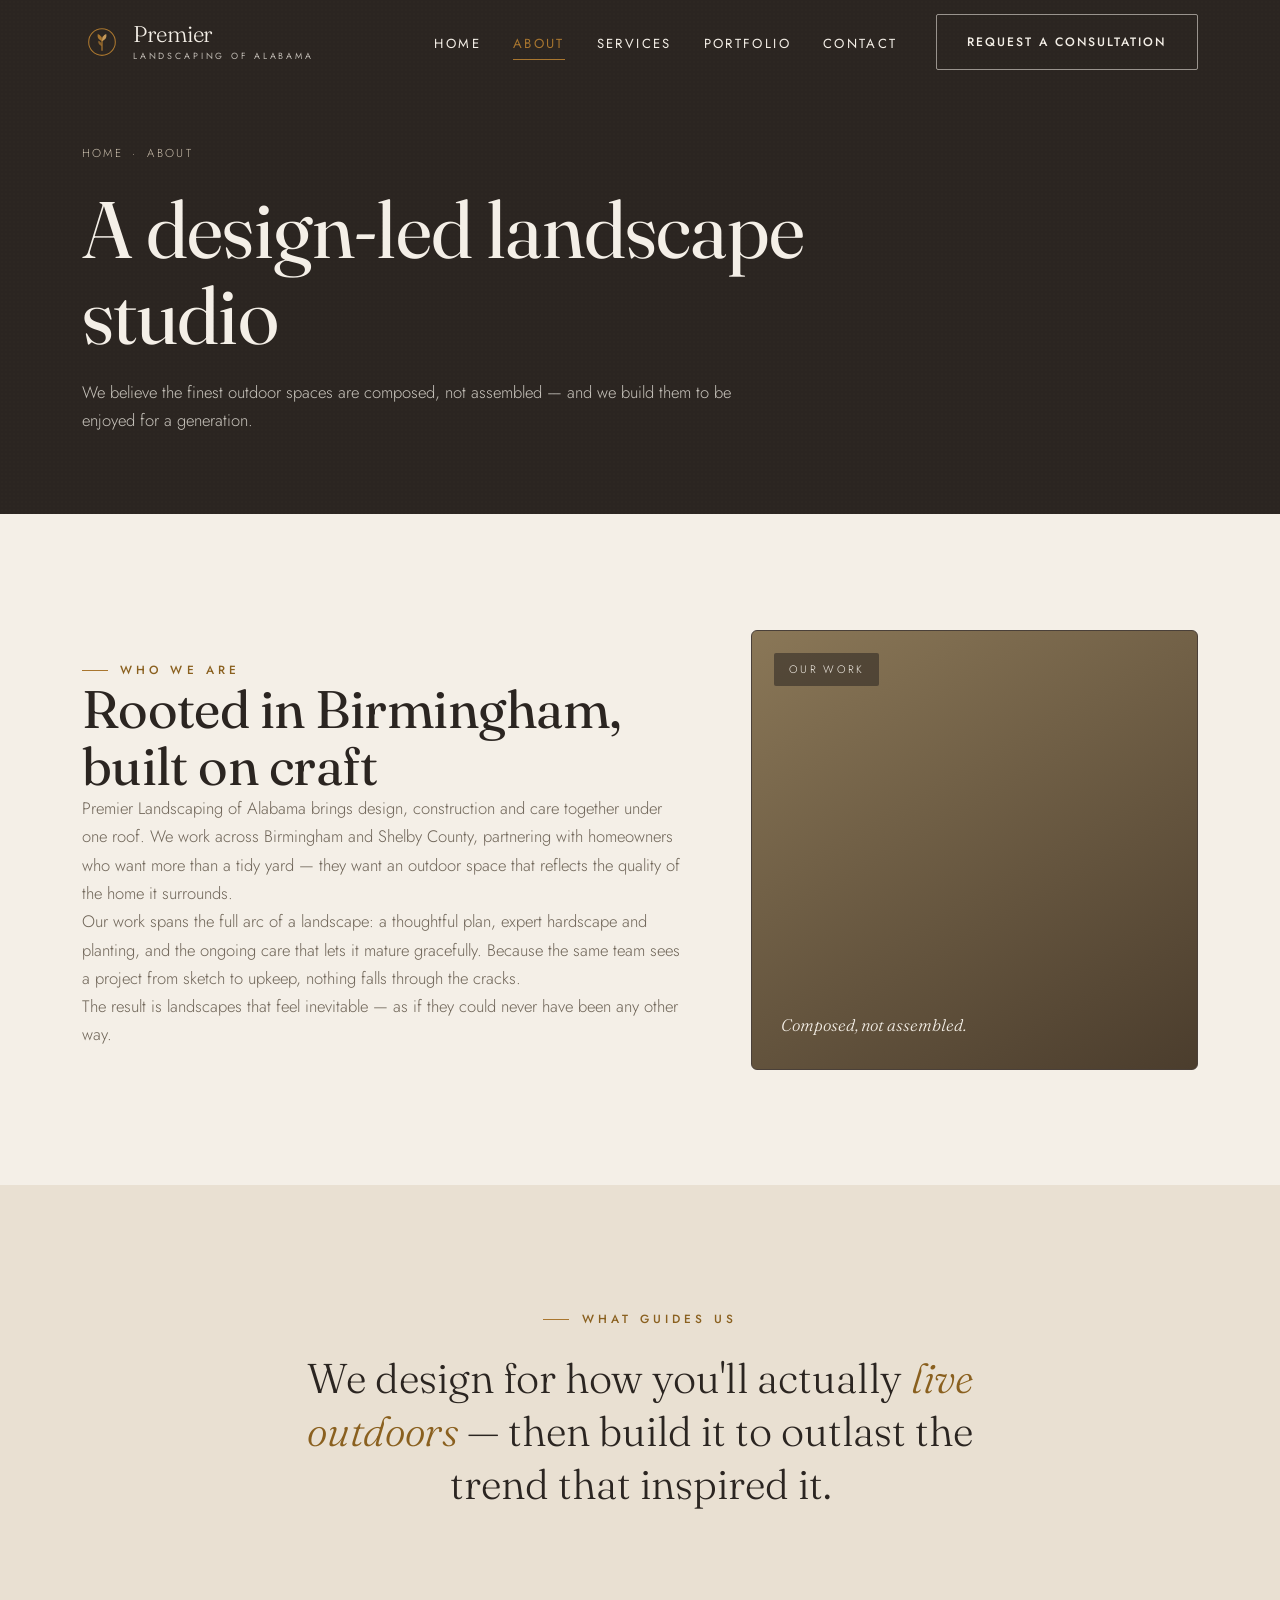
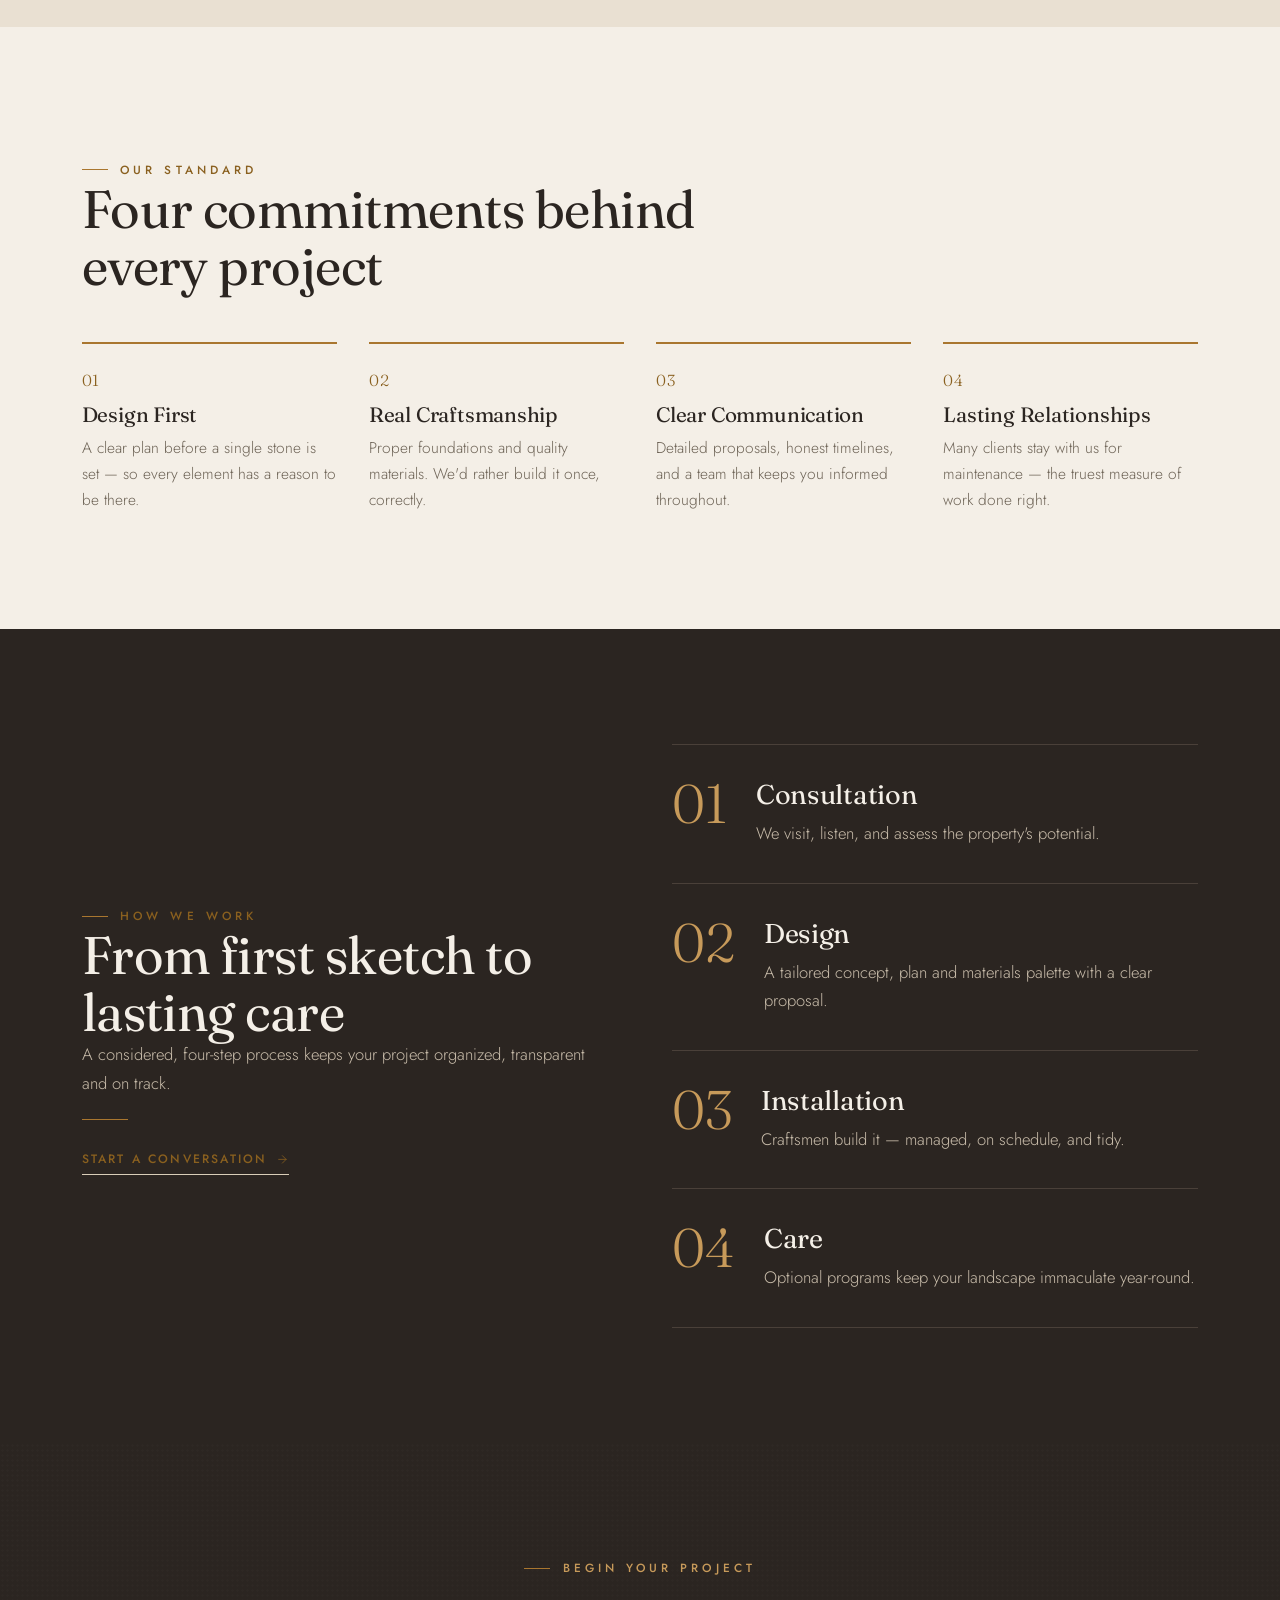
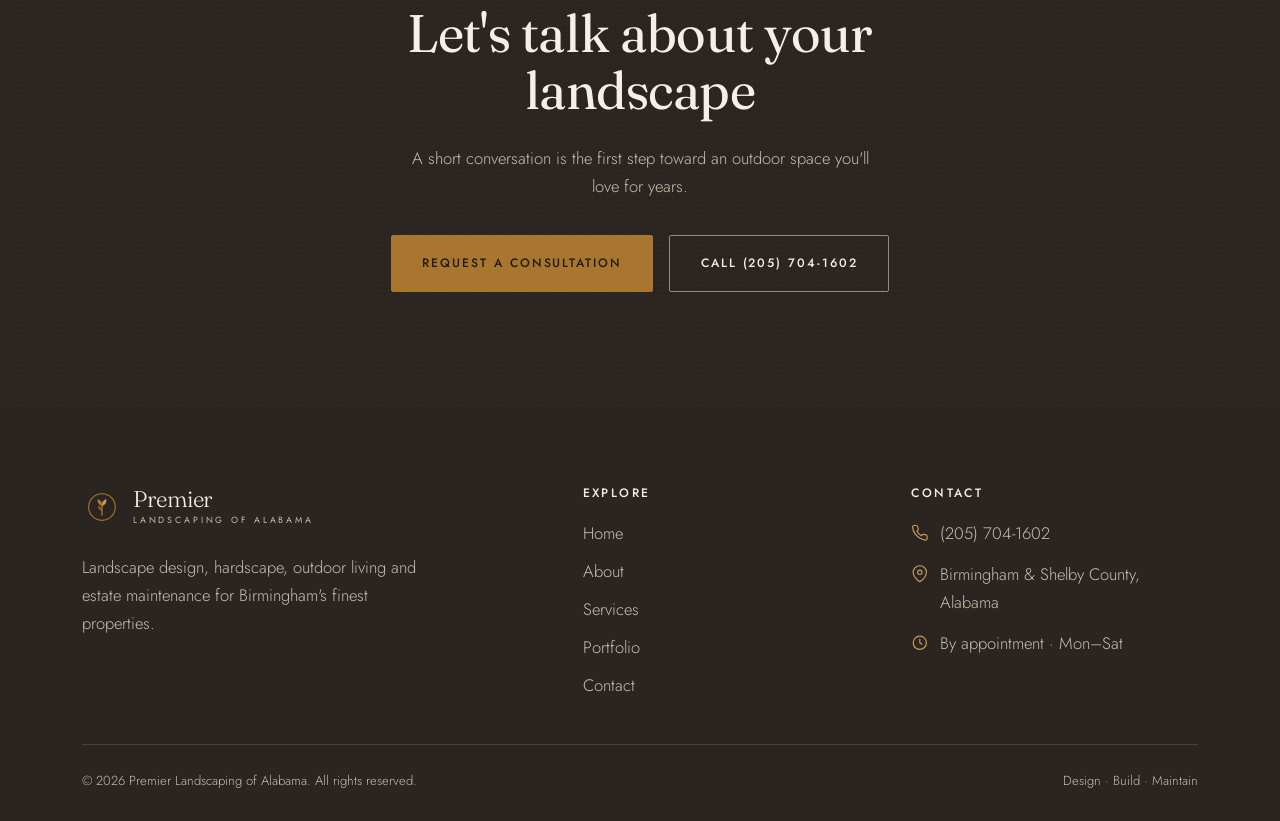
==== about.html @ 5729b9bc "Initial commit: Premier Landscaping of Alabama website Co-Authored-By: Claude Opus 4.8 <noreply@anth" ====
<!DOCTYPE html>
<html lang="en" class="no-js">
<head>
  <meta charset="UTF-8" />
  <meta name="viewport" content="width=device-width, initial-scale=1.0" />
  <title>About | Premier Landscaping of Alabama — Birmingham Landscape Studio</title>
  <meta name="description" content="Premier Landscaping of Alabama is a design-led landscape studio serving Birmingham and Shelby County. Learn our philosophy, standard and process." />
  <meta name="theme-color" content="#2b2521" />
  <link rel="icon" href="assets/icons/favicon.svg" type="image/svg+xml" />
  <link rel="preconnect" href="https://fonts.googleapis.com" />
  <link rel="preconnect" href="https://fonts.gstatic.com" crossorigin />
  <link href="https://fonts.googleapis.com/css2?family=Fraunces:opsz,wght@9..144,400..600&family=Jost:wght@300;400;500&display=swap" rel="stylesheet" />
  <link rel="stylesheet" href="css/style.css" />
</head>
<body>
  <a class="skip-link" href="#main">Skip to content</a>

  <header class="site-head">
    <div class="container head-row">
      <a href="index.html" class="brand" aria-label="Premier Landscaping of Alabama — home">
        <svg class="brand__mark" viewBox="0 0 48 48" aria-hidden="true">
          <circle cx="24" cy="24" r="16" fill="none" stroke="#a9762f" stroke-width="1.3"/>
          <path d="M24 34 V18" stroke="#a9762f" stroke-width="1.5" stroke-linecap="round"/>
          <path d="M24 23 C 19.5 21.5, 18 18, 19 14.5 C 22.5 15.5, 24 19, 24 23 Z" fill="#a9762f"/>
          <path d="M24 23 C 28.5 21.5, 30 18, 29 14.5 C 25.5 15.5, 24 19, 24 23 Z" fill="#c79a5a"/>
          <path d="M24 29 C 20.5 28, 19 25.5, 19.6 22.6 C 22.5 23.4, 24 26, 24 29 Z" fill="#a9762f" opacity=".75"/>
        </svg>
        <span class="brand__name">Premier<small>Landscaping of Alabama</small></span>
      </a>
      <nav class="mainnav" id="mainnav" aria-label="Primary">
        <ul class="mainnav__links">
          <li><a class="mainnav__link" href="index.html">Home</a></li>
          <li><a class="mainnav__link" href="about.html">About</a></li>
          <li><a class="mainnav__link" href="services.html">Services</a></li>
          <li><a class="mainnav__link" href="gallery.html">Portfolio</a></li>
          <li><a class="mainnav__link" href="contact.html">Contact</a></li>
        </ul>
        <a href="contact.html" class="btn head-cta">Request a Consultation</a>
      </nav>
      <button class="nav-toggle" aria-label="Toggle menu" aria-controls="mainnav" aria-expanded="false"><span></span></button>
    </div>
  </header>
  <div class="nav-scrim" aria-hidden="true"></div>

  <main id="main">
    <section class="pagehero">
      <div class="container pagehero__inner">
        <nav class="crumbs" aria-label="Breadcrumb"><a href="index.html">Home</a> &middot; <span>About</span></nav>
        <h1>A design-led landscape studio</h1>
        <p>We believe the finest outdoor spaces are composed, not assembled — and we build them to be enjoyed for a generation.</p>
      </div>
    </section>

    <!-- STORY -->
    <section class="section">
      <div class="container split split--wide-left">
        <div class="reveal">
          <p class="eyebrow">Who We Are</p>
          <h2>Rooted in Birmingham, built on craft</h2>
          <p class="muted">Premier Landscaping of Alabama brings design, construction and care together under one roof. We work across Birmingham and Shelby County, partnering with homeowners who want more than a tidy yard — they want an outdoor space that reflects the quality of the home it surrounds.</p>
          <p class="muted">Our work spans the full arc of a landscape: a thoughtful plan, expert hardscape and planting, and the ongoing care that lets it mature gracefully. Because the same team sees a project from sketch to upkeep, nothing falls through the cracks.</p>
          <p class="muted">The result is landscapes that feel inevitable — as if they could never have been any other way.</p>
        </div>
        <figure class="feature__media feature__media--alt reveal" data-delay="1">
          <!-- Replace background with a real signature-project / crew photo -->
          <span class="feature__tag">Our Work</span>
          <figcaption>Composed, not assembled.</figcaption>
        </figure>
      </div>
    </section>

    <!-- PHILOSOPHY STATEMENT -->
    <section class="section section--sand statement">
      <div class="container container--narrow reveal">
        <p class="eyebrow eyebrow--center">What Guides Us</p>
        <p class="statement__quote">We design for how you'll actually <em>live outdoors</em> — then build it to outlast the trend that inspired it.</p>
      </div>
    </section>

    <!-- VALUES / STANDARD -->
    <section class="section">
      <div class="container">
        <div class="section-head reveal">
          <p class="eyebrow">Our Standard</p>
          <h2>Four commitments behind every project</h2>
        </div>
        <div class="standard reveal">
          <div class="standard__item"><span class="standard__no">01</span><h3>Design First</h3><p>A clear plan before a single stone is set — so every element has a reason to be there.</p></div>
          <div class="standard__item"><span class="standard__no">02</span><h3>Real Craftsmanship</h3><p>Proper foundations and quality materials. We'd rather build it once, correctly.</p></div>
          <div class="standard__item"><span class="standard__no">03</span><h3>Clear Communication</h3><p>Detailed proposals, honest timelines, and a team that keeps you informed throughout.</p></div>
          <div class="standard__item"><span class="standard__no">04</span><h3>Lasting Relationships</h3><p>Many clients stay with us for maintenance — the truest measure of work done right.</p></div>
        </div>
      </div>
    </section>

    <!-- APPROACH -->
    <section class="section section--dark" aria-labelledby="appr-h">
      <div class="container split">
        <div class="reveal">
          <p class="eyebrow">How We Work</p>
          <h2 id="appr-h">From first sketch to lasting care</h2>
          <p class="muted">A considered, four-step process keeps your project organized, transparent and on track.</p>
          <div class="divider"></div>
          <a href="contact.html" class="tlink">Start a conversation <svg viewBox="0 0 24 24" fill="none" stroke="currentColor" stroke-width="1.5" stroke-linecap="round" stroke-linejoin="round"><line x1="5" y1="12" x2="19" y2="12"/><polyline points="12 5 19 12 12 19"/></svg></a>
        </div>
        <div class="approach reveal" data-delay="1">
          <div class="approach__step"><span class="approach__no">01</span><div><h3>Consultation</h3><p>We visit, listen, and assess the property's potential.</p></div></div>
          <div class="approach__step"><span class="approach__no">02</span><div><h3>Design</h3><p>A tailored concept, plan and materials palette with a clear proposal.</p></div></div>
          <div class="approach__step"><span class="approach__no">03</span><div><h3>Installation</h3><p>Craftsmen build it — managed, on schedule, and tidy.</p></div></div>
          <div class="approach__step"><span class="approach__no">04</span><div><h3>Care</h3><p>Optional programs keep your landscape immaculate year-round.</p></div></div>
        </div>
      </div>
    </section>

    <!-- CTA -->
    <section class="section invite">
      <div class="container invite__inner reveal">
        <p class="eyebrow eyebrow--center" style="color:var(--bronze-soft)">Begin Your Project</p>
        <h2>Let's talk about your landscape</h2>
        <p>A short conversation is the first step toward an outdoor space you'll love for years.</p>
        <div class="hero__actions" style="justify-content:center">
          <a href="contact.html" class="btn btn--bronze">Request a Consultation</a>
          <a href="tel:+12057041602" class="btn btn--light">Call (205) 704-1602</a>
        </div>
      </div>
    </section>
  </main>

  <footer class="site-foot">
    <div class="container">
      <div class="foot-grid">
        <div class="foot-about">
          <a href="index.html" class="brand" aria-label="Premier Landscaping of Alabama — home">
            <svg class="brand__mark" viewBox="0 0 48 48" aria-hidden="true">
              <circle cx="24" cy="24" r="16" fill="none" stroke="#a9762f" stroke-width="1.3"/>
              <path d="M24 34 V18" stroke="#a9762f" stroke-width="1.5" stroke-linecap="round"/>
              <path d="M24 23 C 19.5 21.5, 18 18, 19 14.5 C 22.5 15.5, 24 19, 24 23 Z" fill="#a9762f"/>
              <path d="M24 23 C 28.5 21.5, 30 18, 29 14.5 C 25.5 15.5, 24 19, 24 23 Z" fill="#c79a5a"/>
              <path d="M24 29 C 20.5 28, 19 25.5, 19.6 22.6 C 22.5 23.4, 24 26, 24 29 Z" fill="#a9762f" opacity=".75"/>
            </svg>
            <span class="brand__name">Premier<small>Landscaping of Alabama</small></span>
          </a>
          <p>Landscape design, hardscape, outdoor living and estate maintenance for Birmingham's finest properties.</p>
        </div>
        <div>
          <h4>Explore</h4>
          <ul class="foot-links">
            <li><a href="index.html">Home</a></li>
            <li><a href="about.html">About</a></li>
            <li><a href="services.html">Services</a></li>
            <li><a href="gallery.html">Portfolio</a></li>
            <li><a href="contact.html">Contact</a></li>
          </ul>
        </div>
        <div>
          <h4>Contact</h4>
          <ul class="foot-contact">
            <li><svg viewBox="0 0 24 24" fill="none" stroke="currentColor" stroke-width="1.6" stroke-linecap="round" stroke-linejoin="round"><path d="M22 16.92v3a2 2 0 0 1-2.18 2 19.79 19.79 0 0 1-8.63-3.07 19.5 19.5 0 0 1-6-6 19.79 19.79 0 0 1-3.07-8.67A2 2 0 0 1 4.11 2h3a2 2 0 0 1 2 1.72c.13.96.36 1.9.7 2.81a2 2 0 0 1-.45 2.11L8.09 9.91a16 16 0 0 0 6 6l1.27-1.27a2 2 0 0 1 2.11-.45c.91.34 1.85.57 2.81.7A2 2 0 0 1 22 16.92Z"/></svg><a href="tel:+12057041602">(205) 704-1602</a></li>
            <li><svg viewBox="0 0 24 24" fill="none" stroke="currentColor" stroke-width="1.6" stroke-linecap="round" stroke-linejoin="round"><path d="M21 10c0 7-9 13-9 13s-9-6-9-13a9 9 0 0 1 18 0Z"/><circle cx="12" cy="10" r="3"/></svg><span>Birmingham &amp; Shelby County, Alabama</span></li>
            <li><svg viewBox="0 0 24 24" fill="none" stroke="currentColor" stroke-width="1.6" stroke-linecap="round" stroke-linejoin="round"><circle cx="12" cy="12" r="9"/><polyline points="12 7 12 12 15 14"/></svg><span>By appointment · Mon–Sat</span></li>
          </ul>
        </div>
      </div>
      <div class="foot-bottom">
        <span>&copy; <span id="year">2026</span> Premier Landscaping of Alabama. All rights reserved.</span>
        <span>Design · Build · Maintain</span>
      </div>
    </div>
  </footer>

  <button class="to-top" aria-label="Back to top"><svg viewBox="0 0 24 24" fill="none" stroke="currentColor" stroke-width="1.8" stroke-linecap="round" stroke-linejoin="round" width="20" height="20"><polyline points="18 15 12 9 6 15"/></svg></button>
  <script src="js/main.js" defer></script>
</body>
</html>
---- css/style.css ----
/* =====================================================================
   Premier Landscaping of Alabama — "Premier Estate / Outdoor Living"
   Limestone + Bronze + Espresso. Fraunces (serif) + Jost (sans).
   Refined, editorial, design-forward. Hand-built, no frameworks.
   ===================================================================== */

/* ----------------------------- Tokens ------------------------------ */
:root {
  /* Brand neutrals */
  --espresso:    #2b2521;   /* warm near-black (text + dark sections) */
  --espresso-80: #3c342e;
  --espresso-60: #564b42;
  --limestone:   #f4efe7;   /* warm cream background */
  --sand:        #e9e0d2;   /* surface */
  --sand-deep:   #ded2bf;
  --stone-line:  #d9cdb8;   /* borders on light */
  --line-dark:   #4a4039;   /* borders on dark */

  /* Accent */
  --bronze:      #a9762f;
  --bronze-dark: #8a601f;
  --bronze-soft: #c79a5a;

  /* Text */
  --ink:         #2b2521;
  --muted:       #6e6457;
  --cream:       #f4efe7;
  --cream-muted: #c9bdab;

  /* System */
  --radius:   2px;
  --radius-lg:6px;
  --shadow:   0 30px 60px -34px rgba(43,37,33,.45);
  --shadow-sm:0 14px 30px -20px rgba(43,37,33,.4);
  --container:1200px;
  --measure:  68ch;
  --gutter:   clamp(1.2rem, 4.5vw, 2.6rem);
  --ease:     cubic-bezier(.2,.6,.2,1);

  --ff-serif: "Fraunces", "Georgia", "Times New Roman", serif;
  --ff-sans:  "Jost", system-ui, -apple-system, "Segoe UI", sans-serif;
}

/* ----------------------------- Reset ------------------------------- */
*, *::before, *::after { box-sizing: border-box; }
* { margin: 0; }
html { scroll-behavior: smooth; -webkit-text-size-adjust: 100%; }
@media (prefers-reduced-motion: reduce) {
  html { scroll-behavior: auto; }
  *, *::before, *::after { animation-duration: .001ms !important; transition-duration: .001ms !important; }
}
body {
  font-family: var(--ff-sans);
  color: var(--ink);
  background: var(--limestone);
  line-height: 1.7;
  font-size: 1.04rem;
  font-weight: 300;
  -webkit-font-smoothing: antialiased;
  text-rendering: optimizeLegibility;
}
img, svg, picture, iframe { display: block; max-width: 100%; }
a { color: inherit; text-decoration: none; }
button { font: inherit; cursor: pointer; border: 0; background: none; color: inherit; }
input, textarea, select { font: inherit; color: inherit; }
ul { list-style: none; padding: 0; }
::selection { background: var(--bronze); color: var(--cream); }
:focus-visible { outline: 2px solid var(--bronze); outline-offset: 3px; }

/* --------------------------- Typography ---------------------------- */
h1, h2, h3, h4, .serif {
  font-family: var(--ff-serif);
  font-weight: 400;
  line-height: 1.08;
  letter-spacing: -0.01em;
  color: var(--espresso);
}
h1 { font-size: clamp(2.7rem, 6.4vw, 5rem); font-weight: 400; }
h2 { font-size: clamp(2rem, 4.4vw, 3.3rem); }
h3 { font-size: clamp(1.3rem, 2.2vw, 1.7rem); }
p { max-width: var(--measure); }
em { font-style: italic; color: var(--bronze-dark); }
strong { font-weight: 500; color: var(--espresso); }

.eyebrow {
  font-family: var(--ff-sans);
  text-transform: uppercase;
  letter-spacing: .34em;
  font-weight: 500;
  font-size: .74rem;
  color: var(--bronze-dark);
  display: inline-flex;
  align-items: center;
  gap: .8rem;
}
.eyebrow::before { content: ""; width: 26px; height: 1px; background: var(--bronze); }
.eyebrow--plain::before { display: none; }
.eyebrow--center { justify-content: center; }
.lead { font-size: 1.2rem; color: var(--espresso-60); font-weight: 300; }

/* --------------------------- Layout -------------------------------- */
.container { width: 100%; max-width: var(--container); margin-inline: auto; padding-inline: var(--gutter); }
.container--narrow { max-width: 880px; }
.section { padding-block: clamp(4rem, 9vw, 8rem); }
.section--tight { padding-block: clamp(2.6rem, 5vw, 4.2rem); }
.section--sand { background: var(--sand); }
.section--dark { background: var(--espresso); color: var(--cream); }
.section--dark h1, .section--dark h2, .section--dark h3 { color: var(--cream); }
.section--dark .lead, .section--dark .muted { color: var(--cream-muted); }
.section-head { max-width: 62ch; margin-bottom: 3rem; }
.section-head--center { margin-inline: auto; text-align: center; }
.section-head p { margin-top: 1.1rem; }
.split { display: grid; gap: clamp(2.2rem, 5vw, 4.5rem); align-items: center; }
@media (min-width: 900px) { .split { grid-template-columns: 1fr 1fr; } .split--wide-left { grid-template-columns: 1.15fr .85fr; } }
.muted { color: var(--muted); }

/* --------------------------- Buttons ------------------------------- */
.btn {
  --bg: var(--espresso); --fg: var(--cream);
  display: inline-flex; align-items: center; gap: .7rem;
  background: var(--bg); color: var(--fg);
  font-family: var(--ff-sans); font-weight: 500; text-transform: uppercase;
  letter-spacing: .16em; font-size: .76rem;
  padding: 1.05rem 1.9rem; border-radius: var(--radius);
  border: 1px solid var(--bg);
  transition: background .25s var(--ease), color .25s var(--ease), border-color .25s var(--ease), transform .25s var(--ease);
}
.btn:hover { background: var(--bronze); border-color: var(--bronze); color: #211a14; }
.btn--outline { --bg: transparent; --fg: var(--espresso); border-color: var(--espresso); }
.btn--outline:hover { background: var(--espresso); color: var(--cream); border-color: var(--espresso); }
.btn--light { --bg: transparent; --fg: var(--cream); border-color: rgba(244,239,231,.5); }
.btn--light:hover { background: var(--cream); color: var(--espresso); border-color: var(--cream); }
.btn--bronze { --bg: var(--bronze); --fg: #211a14; border-color: var(--bronze); }
.btn--bronze:hover { background: var(--bronze-dark); border-color: var(--bronze-dark); color: var(--cream); }
.btn svg { width: 1.05em; height: 1.05em; }

/* --------------------- Text link with arrow ------------------------ */
.tlink {
  display: inline-flex; align-items: center; gap: .55rem;
  font-family: var(--ff-sans); text-transform: uppercase; letter-spacing: .18em;
  font-size: .76rem; font-weight: 500; color: var(--bronze-dark);
  padding-bottom: .3rem; border-bottom: 1px solid var(--stone-line);
  transition: border-color .25s var(--ease), color .25s var(--ease);
}
.tlink svg { width: 1.05em; transition: transform .25s var(--ease); }
.tlink:hover { color: var(--espresso); border-color: var(--bronze); }
.tlink:hover svg { transform: translateX(5px); }

/* --------------------------- Header / Nav -------------------------- */
.site-head {
  position: fixed; inset: 0 0 auto 0; z-index: 60;
  transition: background .35s var(--ease), box-shadow .35s var(--ease), border-color .35s var(--ease);
  border-bottom: 1px solid transparent;
}
.site-head.is-solid {
  background: rgba(244,239,231,.92);
  backdrop-filter: blur(10px);
  border-bottom-color: var(--stone-line);
}
.head-row { display: flex; align-items: center; justify-content: space-between; gap: 1.5rem; height: 84px; }
.brand { display: inline-flex; align-items: center; gap: .7rem; color: var(--cream); }
.is-solid .brand, .brand--dark { color: var(--espresso); }
.brand__mark { width: 40px; height: 40px; flex: none; }
.brand__name { font-family: var(--ff-serif); font-size: 1.42rem; line-height: 1; letter-spacing: -.01em; }
.brand__name small { display: block; font-family: var(--ff-sans); font-size: .56rem; letter-spacing: .32em; text-transform: uppercase; margin-top: .35rem; opacity: .75; font-weight: 400; }

.mainnav { display: flex; align-items: center; gap: 2.4rem; }
.mainnav__links { display: flex; align-items: center; gap: 2rem; }
.mainnav__link {
  position: relative; color: var(--cream); font-size: .82rem; text-transform: uppercase;
  letter-spacing: .18em; font-weight: 400; padding: .3rem 0; transition: color .25s var(--ease);
}
.is-solid .mainnav__link { color: var(--espresso-80); }
.mainnav__link::after { content: ""; position: absolute; left: 0; right: 100%; bottom: -2px; height: 1px; background: var(--bronze); transition: right .3s var(--ease); }
.mainnav__link:hover::after, .mainnav__link.is-active::after { right: 0; }
.mainnav__link.is-active { color: var(--bronze); }
.is-solid .mainnav__link.is-active { color: var(--bronze-dark); }

/* header CTA adapts to transparent (over hero) vs solid header */
.head-cta { background: transparent; color: var(--cream); border-color: rgba(244,239,231,.55); }
.head-cta:hover { background: var(--cream); color: var(--espresso); border-color: var(--cream); }
.is-solid .head-cta { color: var(--espresso); border-color: var(--espresso); }
.is-solid .head-cta:hover { background: var(--espresso); color: var(--cream); border-color: var(--espresso); }

.nav-toggle { display: none; width: 46px; height: 46px; position: relative; color: var(--cream); }
.is-solid .nav-toggle { color: var(--espresso); }
.nav-toggle span, .nav-toggle span::before, .nav-toggle span::after {
  content: ""; position: absolute; left: 50%; top: 50%; width: 24px; height: 1.5px; background: currentColor;
  transform: translate(-50%,-50%); transition: transform .3s var(--ease), opacity .3s var(--ease);
}
.nav-toggle span::before { transform: translate(-50%,-7px); }
.nav-toggle span::after  { transform: translate(-50%,7px); }
.nav-toggle[aria-expanded="true"] span { background: transparent; }
.nav-toggle[aria-expanded="true"] span::before { transform: translate(-50%,0) rotate(45deg); }
.nav-toggle[aria-expanded="true"] span::after  { transform: translate(-50%,0) rotate(-45deg); }

@media (max-width: 940px) {
  .nav-toggle { display: block; z-index: 70; color: var(--cream); }
  .site-head.is-solid .nav-toggle, .menu-open .nav-toggle { color: var(--espresso); }
  .mainnav {
    position: fixed; inset: 0 0 0 auto; width: min(86vw, 380px);
    flex-direction: column; align-items: flex-start; justify-content: center; gap: 2.5rem;
    background: var(--limestone); padding: 5rem 2.4rem; border-left: 1px solid var(--stone-line);
    transform: translateX(100%); transition: transform .4s var(--ease); z-index: 65;
  }
  .mainnav.is-open { transform: translateX(0); }
  .mainnav__links { flex-direction: column; align-items: flex-start; gap: 1.4rem; }
  .mainnav__link { color: var(--espresso); font-size: 1.05rem; }
  .mainnav .btn { width: 100%; justify-content: center; }
  .mainnav .head-cta { background: var(--bronze); color: #211a14; border-color: var(--bronze); }
  .mainnav .head-cta:hover { background: var(--bronze-dark); color: var(--cream); border-color: var(--bronze-dark); }
  .nav-scrim { position: fixed; inset: 0; background: rgba(20,16,13,.4); opacity: 0; visibility: hidden; transition: opacity .4s; z-index: 64; }
  .nav-scrim.is-open { opacity: 1; visibility: visible; }
}

/* ----------------------------- Hero -------------------------------- */
.hero {
  position: relative; min-height: 100vh; display: grid; align-items: end;
  color: var(--cream); overflow: hidden;
  background:
    linear-gradient(180deg, rgba(28,22,18,.45) 0%, rgba(28,22,18,.35) 35%, rgba(28,22,18,.85) 100%),
    radial-gradient(120% 90% at 70% 10%, #5a4a3a 0%, #2e2620 55%, #211b16 100%);
}
.hero::after { /* subtle stone grain */
  content: ""; position: absolute; inset: 0; pointer-events: none; opacity: .5; mix-blend-mode: overlay;
  background-image: radial-gradient(rgba(255,255,255,.08) 1px, transparent 1.4px);
  background-size: 4px 4px;
}
.hero__inner { position: relative; padding-block: clamp(8rem, 16vh, 11rem) clamp(3.5rem, 8vh, 6rem); display: grid; gap: 1.8rem; max-width: 60rem; }
.hero__eyebrow { color: var(--bronze-soft); }
.hero__eyebrow::before { background: var(--bronze-soft); }
.hero h1 { color: var(--cream); max-width: 16ch; }
.hero h1 em { color: var(--bronze-soft); }
.hero__lead { font-size: 1.28rem; color: rgba(244,239,231,.8); max-width: 46ch; font-weight: 300; }
.hero__actions { display: flex; flex-wrap: wrap; gap: 1rem; margin-top: .6rem; }
.hero__scroll { position: absolute; left: 50%; bottom: 1.6rem; transform: translateX(-50%); color: rgba(244,239,231,.6); font-size: .68rem; letter-spacing: .3em; text-transform: uppercase; display: grid; justify-items: center; gap: .5rem; }
.hero__scroll span { width: 1px; height: 34px; background: rgba(244,239,231,.4); animation: scrollpulse 2.4s var(--ease) infinite; }
@keyframes scrollpulse { 0%,100% { transform: scaleY(.4); opacity: .4; } 50% { transform: scaleY(1); opacity: 1; } }

/* --------------------------- Statement ----------------------------- */
.statement { text-align: center; }
.statement__quote { font-family: var(--ff-serif); font-size: clamp(1.6rem, 3.4vw, 2.6rem); line-height: 1.28; max-width: 26ch; margin: 1.4rem auto 0; color: var(--espresso); }
.statement__quote em { color: var(--bronze-dark); }
.pillars { display: flex; flex-wrap: wrap; justify-content: center; gap: 1rem 2.6rem; margin-top: 2.6rem; }
.pillars span { font-family: var(--ff-sans); text-transform: uppercase; letter-spacing: .3em; font-size: .78rem; color: var(--espresso-60); display: inline-flex; align-items: center; gap: .9rem; }
.pillars span::before { content: ""; width: 5px; height: 5px; background: var(--bronze); border-radius: 50%; }

/* ----------------------- Services index ---------------------------- */
.svc-index { border-top: 1px solid var(--stone-line); }
.svc-row {
  display: grid; grid-template-columns: auto 1fr auto; gap: 1.5rem 2rem; align-items: baseline;
  padding: 2rem 0; border-bottom: 1px solid var(--stone-line);
  transition: padding-left .3s var(--ease), background .3s var(--ease);
}
.svc-row:hover { padding-left: 1.2rem; }
.svc-row__no { font-family: var(--ff-serif); font-size: 1.05rem; color: var(--bronze-dark); font-feature-settings: "tnum"; }
.svc-row__main h3 { transition: color .25s var(--ease); }
.svc-row:hover .svc-row__main h3 { color: var(--bronze-dark); }
.svc-row__main p { color: var(--muted); margin-top: .5rem; font-size: .98rem; }
.svc-row__go { color: var(--bronze-dark); opacity: 0; transform: translateX(-8px); transition: opacity .3s var(--ease), transform .3s var(--ease); }
.svc-row__go svg { width: 1.5rem; height: 1.5rem; }
.svc-row:hover .svc-row__go { opacity: 1; transform: translateX(0); }
@media (max-width: 680px) { .svc-row { grid-template-columns: auto 1fr; } .svc-row__go { display: none; } }

/* --------------------------- Feature ------------------------------- */
.feature__media {
  position: relative; min-height: 440px; border-radius: var(--radius-lg); overflow: hidden;
  background: linear-gradient(150deg, #6f5c44, #3a2f25); border: 1px solid var(--line-dark);
  display: grid; align-content: end; padding: 1.8rem;
}
.feature__media--alt { background: linear-gradient(150deg, #8a7757, #4b3d2d); }
.feature__media figcaption { color: var(--cream); font-family: var(--ff-serif); font-style: italic; font-size: 1.05rem; }
.feature__tag { position: absolute; top: 1.4rem; left: 1.4rem; font-family: var(--ff-sans); text-transform: uppercase; letter-spacing: .22em; font-size: .68rem; color: var(--cream); background: rgba(43,37,33,.55); padding: .45rem .9rem; border-radius: var(--radius); }
.feature__list { display: grid; gap: 0; margin-top: 1.8rem; }
.feature__list li { display: grid; grid-template-columns: auto 1fr; gap: 1.1rem; align-items: start; padding: 1.1rem 0; border-top: 1px solid var(--stone-line); }
.feature__list li:last-child { border-bottom: 1px solid var(--stone-line); }
.feature__list .n { font-family: var(--ff-serif); color: var(--bronze-dark); font-size: 1.05rem; }
.feature__list b { font-weight: 500; font-family: var(--ff-sans); font-size: 1.04rem; }
.feature__list span.t { color: var(--muted); font-size: .96rem; display: block; margin-top: .2rem; }

/* ---------------------------- Approach ----------------------------- */
.approach { display: grid; gap: 0; }
.approach__step { display: grid; grid-template-columns: auto 1fr; gap: 1.8rem; padding: 2.2rem 0; border-top: 1px solid var(--line-dark); align-items: start; }
.approach__step:last-child { border-bottom: 1px solid var(--line-dark); }
.approach__no { font-family: var(--ff-serif); font-size: clamp(2.2rem, 5vw, 3.4rem); color: var(--bronze-soft); line-height: .9; }
.approach__step h3 { color: var(--cream); }
.approach__step p { color: var(--cream-muted); margin-top: .6rem; }

/* -------------------------- Work / portfolio ----------------------- */
.filters { display: flex; flex-wrap: wrap; gap: .5rem 1.6rem; margin-bottom: 2.6rem; }
.filter {
  font-family: var(--ff-sans); text-transform: uppercase; letter-spacing: .18em; font-size: .74rem; font-weight: 500;
  color: var(--muted); padding: .4rem 0; border-bottom: 1px solid transparent; transition: color .25s var(--ease), border-color .25s var(--ease);
}
.filter:hover { color: var(--espresso); }
.filter.is-active { color: var(--bronze-dark); border-color: var(--bronze); }

.work-grid { display: grid; gap: 1.2rem; grid-template-columns: repeat(auto-fill, minmax(280px, 1fr)); }
.work-item {
  position: relative; aspect-ratio: 4/5; border-radius: var(--radius-lg); overflow: hidden;
  display: grid; align-content: end; padding: 1.4rem; color: var(--cream);
  background-size: cover; background-position: center; border: 1px solid var(--line-dark);
  transition: transform .5s var(--ease);
}
.work-item::before { content: ""; position: absolute; inset: 0; background: linear-gradient(180deg, rgba(43,37,33,0) 35%, rgba(43,37,33,.82)); }
.work-item > * { position: relative; }
.work-item:hover { transform: translateY(-6px); }
.work-item__cat { font-family: var(--ff-sans); text-transform: uppercase; letter-spacing: .22em; font-size: .66rem; color: var(--bronze-soft); }
.work-item__title { font-family: var(--ff-serif); font-size: 1.32rem; margin-top: .3rem; line-height: 1.1; }
.work-item.is-hidden { display: none; }
.work-item.span-2 { aspect-ratio: 4/3; grid-column: span 2; }
@media (max-width: 620px) { .work-item.span-2 { grid-column: span 1; aspect-ratio: 4/5; } }
/* placeholder fills (replace background-image with real project photos) */
.ph-1 { background-image: linear-gradient(150deg,#7a6748,#43372a); }
.ph-2 { background-image: linear-gradient(150deg,#5d5742,#34302420); background-color:#3b362a; }
.ph-3 { background-image: linear-gradient(150deg,#8a7350,#4a3c2c); }
.ph-4 { background-image: linear-gradient(150deg,#6b6450,#3a362b); }
.ph-5 { background-image: linear-gradient(150deg,#94774f,#50402d); }
.ph-6 { background-image: linear-gradient(150deg,#605844,#36312640); background-color:#3d382c; }

/* --------------------------- Standard cols ------------------------- */
.standard { display: grid; gap: 2rem; grid-template-columns: repeat(auto-fit, minmax(230px,1fr)); }
.standard__item { padding-top: 1.4rem; border-top: 2px solid var(--bronze); }
.standard__no { font-family: var(--ff-serif); font-size: 1rem; color: var(--bronze-dark); letter-spacing: .05em; }
.standard__item h3 { margin: .6rem 0 .5rem; font-size: 1.3rem; }
.standard__item p { color: var(--muted); font-size: .97rem; }
.section--dark .standard__item p { color: var(--cream-muted); }
.section--dark .standard__item h3 { color: var(--cream); }

/* --------------------------- Testimonials -------------------------- */
.praise { display: grid; gap: 1.4rem; grid-template-columns: repeat(auto-fit, minmax(290px,1fr)); }
.praise__card { background: var(--limestone); border: 1px solid var(--stone-line); border-radius: var(--radius-lg); padding: 2rem; }
.section--sand .praise__card { background: #fff; }
.praise__mark { font-family: var(--ff-serif); font-size: 3rem; line-height: .6; color: var(--bronze-soft); }
.praise__card blockquote { font-family: var(--ff-serif); font-size: 1.18rem; line-height: 1.45; color: var(--espresso); margin: .8rem 0 1.2rem; }
.praise__by { font-family: var(--ff-sans); text-transform: uppercase; letter-spacing: .14em; font-size: .76rem; color: var(--espresso-80); }
.praise__by span { display: block; color: var(--muted); letter-spacing: .14em; margin-top: .2rem; }

/* ----------------------------- Area -------------------------------- */
.area__chips { display: flex; flex-wrap: wrap; gap: .6rem; margin-top: 1.4rem; }
.area__chip { font-family: var(--ff-sans); font-size: .9rem; letter-spacing: .04em; padding: .5rem 1.1rem; border: 1px solid var(--stone-line); border-radius: 999px; color: var(--espresso-80); transition: border-color .25s, color .25s; }
.area__chip:hover { border-color: var(--bronze); color: var(--bronze-dark); }
.area__map { border: 1px solid var(--stone-line); border-radius: var(--radius-lg); overflow: hidden; min-height: 340px; }
.area__map iframe { width: 100%; height: 100%; min-height: 340px; border: 0; filter: grayscale(.4) sepia(.12) contrast(1.02); }

/* ----------------------------- Invite (CTA) ------------------------ */
.invite { position: relative; overflow: hidden; background: var(--espresso); color: var(--cream); text-align: center; }
.invite::before { content: ""; position: absolute; inset: 0; opacity: .12; background-image: radial-gradient(rgba(255,255,255,.1) 1px, transparent 1.4px); background-size: 5px 5px; }
.invite__inner { position: relative; display: grid; gap: 1.6rem; justify-items: center; }
.invite h2 { color: var(--cream); max-width: 18ch; }
.invite p { color: var(--cream-muted); max-width: 48ch; }

/* ------------------------- Page hero (inner) ----------------------- */
.pagehero { position: relative; background: var(--espresso); color: var(--cream); padding-block: clamp(8rem, 16vh, 11rem) clamp(3rem, 7vw, 5rem); overflow: hidden; }
.pagehero::after { content: ""; position: absolute; inset: 0; opacity: .4; mix-blend-mode: overlay; background-image: radial-gradient(rgba(255,255,255,.08) 1px, transparent 1.4px); background-size: 4px 4px; }
.pagehero__inner { position: relative; }
.pagehero h1 { color: var(--cream); max-width: 18ch; }
.pagehero p { color: rgba(244,239,231,.78); margin-top: 1.2rem; }
.crumbs { display: flex; gap: .6rem; align-items: center; color: var(--cream-muted); font-size: .72rem; letter-spacing: .2em; text-transform: uppercase; margin-bottom: 1.4rem; }
.crumbs a:hover { color: var(--bronze-soft); }

/* ----------------------- Detailed service -------------------------- */
.svc { display: grid; gap: clamp(1.6rem,4vw,3.5rem); align-items: center; padding-block: clamp(2.4rem,5vw,4rem); border-bottom: 1px solid var(--stone-line); scroll-margin-top: 110px; }
@media (min-width: 860px) { .svc { grid-template-columns: 1fr 1fr; } .svc:nth-child(even) .svc__media { order: -1; } }
.svc__media { min-height: 360px; border-radius: var(--radius-lg); border: 1px solid var(--line-dark); position: relative; overflow: hidden; background: linear-gradient(150deg,#6f5c44,#3a2f25); display: grid; align-content: end; padding: 1.5rem; }
.svc__media .tag { font-family: var(--ff-sans); text-transform: uppercase; letter-spacing: .2em; font-size: .68rem; color: var(--cream); background: rgba(43,37,33,.5); padding: .4rem .85rem; border-radius: var(--radius); justify-self: start; }
.svc__no { font-family: var(--ff-serif); color: var(--bronze-dark); font-size: 1rem; }
.svc h2 { margin: .5rem 0 .9rem; }
.ticks { display: grid; gap: .65rem; margin-top: 1.4rem; }
.ticks li { display: grid; grid-template-columns: auto 1fr; gap: .8rem; color: var(--muted); align-items: start; }
.ticks svg { width: 1.15rem; height: 1.15rem; color: var(--bronze); margin-top: .3rem; }

/* --------------------------- Programs/tiers ------------------------ */
.tiers { display: grid; gap: 1.4rem; grid-template-columns: repeat(auto-fit, minmax(260px,1fr)); }
.tier { background: var(--limestone); border: 1px solid var(--stone-line); border-radius: var(--radius-lg); padding: 2rem 1.8rem; display: grid; gap: .7rem; align-content: start; }
.tier--featured { background: var(--espresso); color: var(--cream); border-color: var(--espresso); position: relative; }
.tier--featured h3 { color: var(--cream); }
.tier__flag { position: absolute; top: 1.2rem; right: 1.2rem; font-family: var(--ff-sans); text-transform: uppercase; letter-spacing: .16em; font-size: .62rem; color: #211a14; background: var(--bronze-soft); padding: .25rem .6rem; border-radius: 999px; }
.tier__name { font-family: var(--ff-serif); font-size: 1.5rem; }
.tier__meta { font-size: .82rem; text-transform: uppercase; letter-spacing: .16em; color: var(--bronze-dark); }
.tier--featured .tier__meta { color: var(--bronze-soft); }
.tier ul { display: grid; gap: .55rem; margin-top: .6rem; }
.tier li { display: grid; grid-template-columns: auto 1fr; gap: .7rem; font-size: .96rem; color: var(--muted); }
.tier--featured li { color: var(--cream-muted); }
.tier li svg { width: 1.1rem; color: var(--bronze); margin-top: .25rem; }

/* ------------------------ Before / after --------------------------- */
.ba { position: relative; aspect-ratio: 16/10; border-radius: var(--radius-lg); overflow: hidden; border: 1px solid var(--line-dark); user-select: none; }
.ba__img { position: absolute; inset: 0; background-size: cover; background-position: center; display: grid; align-content: start; padding: 1.1rem; }
.ba__before { background-image: linear-gradient(150deg,#6a5c45,#403320); }
.ba__after { background-image: linear-gradient(150deg,#7e8a5e,#46532f); clip-path: inset(0 0 0 50%); }
.ba__tag { font-family: var(--ff-sans); text-transform: uppercase; letter-spacing: .16em; font-size: .66rem; color: #fff; background: rgba(43,37,33,.55); padding: .25rem .6rem; border-radius: var(--radius); justify-self: start; }
.ba__after .ba__tag { justify-self: end; }
.ba__range { position: absolute; inset: 0; width: 100%; opacity: 0; cursor: ew-resize; }
.ba__handle { position: absolute; top: 0; bottom: 0; left: 50%; width: 2px; background: var(--cream); transform: translateX(-50%); pointer-events: none; }
.ba__handle::after { content: ""; position: absolute; top: 50%; left: 50%; width: 42px; height: 42px; transform: translate(-50%,-50%); background: var(--cream); border-radius: 50%; box-shadow: 0 6px 18px -6px rgba(0,0,0,.5); }
.ba__handle::before { content: "⟷"; position: absolute; top: 50%; left: 50%; transform: translate(-50%,-50%); z-index: 1; color: var(--espresso); font-size: 1rem; }

/* ------------------------------ Forms ------------------------------ */
.form { display: grid; gap: 1.3rem; }
.field { display: grid; gap: .45rem; }
.field label { font-family: var(--ff-sans); text-transform: uppercase; letter-spacing: .14em; font-size: .72rem; font-weight: 500; color: var(--espresso-80); }
.field label .req { color: var(--bronze-dark); }
.field input, .field select, .field textarea {
  background: #fff; border: 1px solid var(--stone-line); border-radius: var(--radius); padding: .9rem 1rem; font-weight: 300;
  transition: border-color .25s var(--ease), box-shadow .25s var(--ease);
}
.field textarea { resize: vertical; min-height: 140px; }
.field input:focus, .field select:focus, .field textarea:focus { outline: none; border-color: var(--bronze); box-shadow: 0 0 0 3px rgba(169,118,47,.16); }
.field.is-invalid input, .field.is-invalid select, .field.is-invalid textarea { border-color: #b04a3a; box-shadow: 0 0 0 3px rgba(176,74,58,.12); }
.field__error { color: #a6402f; font-size: .8rem; min-height: 1em; }
.form__row { display: grid; gap: 1.3rem; }
@media (min-width: 600px) { .form__row { grid-template-columns: 1fr 1fr; } }
.form__success { display: none; background: #efe7d8; border: 1px solid var(--bronze); border-left-width: 3px; border-radius: var(--radius-lg); padding: 1.2rem 1.4rem; }
.form__success.is-visible { display: block; }
.form__success strong { font-family: var(--ff-serif); font-weight: 500; }

/* ----------------------------- FAQ --------------------------------- */
.faq { border-top: 1px solid var(--stone-line); }
.faq__item { border-bottom: 1px solid var(--stone-line); }
.faq__q { width: 100%; text-align: left; display: flex; align-items: center; justify-content: space-between; gap: 1.4rem; padding: 1.4rem 0; font-family: var(--ff-serif); font-size: 1.18rem; color: var(--espresso); }
.faq__q .icon { position: relative; width: 16px; height: 16px; flex: none; }
.faq__q .icon::before, .faq__q .icon::after { content: ""; position: absolute; top: 50%; left: 50%; background: var(--bronze-dark); transition: transform .3s var(--ease); }
.faq__q .icon::before { width: 16px; height: 1.5px; transform: translate(-50%,-50%); }
.faq__q .icon::after { width: 1.5px; height: 16px; transform: translate(-50%,-50%); }
.faq__item.is-open .icon::after { transform: translate(-50%,-50%) scaleY(0); }
.faq__a { max-height: 0; overflow: hidden; transition: max-height .35s var(--ease); }
.faq__a p { padding: 0 0 1.4rem; color: var(--muted); max-width: 70ch; }

/* ----------------------------- Footer ------------------------------ */
.site-foot { background: var(--espresso); color: var(--cream-muted); padding-block: clamp(3.5rem,7vw,5rem) 1.8rem; }
.foot-grid { display: grid; gap: 2.6rem; grid-template-columns: 1fr; }
@media (min-width: 760px) { .foot-grid { grid-template-columns: 1.6fr 1fr 1fr; } }
.site-foot .brand { color: var(--cream); }
.foot-about p { margin-top: 1.1rem; max-width: 34ch; color: var(--cream-muted); }
.site-foot h4 { color: var(--cream); font-family: var(--ff-sans); text-transform: uppercase; letter-spacing: .2em; font-size: .76rem; font-weight: 500; margin-bottom: 1.2rem; }
.foot-links { display: grid; gap: .6rem; }
.foot-links a:hover, .foot-contact a:hover { color: var(--bronze-soft); }
.foot-contact { display: grid; gap: .8rem; }
.foot-contact li { display: flex; gap: .7rem; align-items: flex-start; }
.foot-contact svg { width: 1.1rem; height: 1.1rem; color: var(--bronze-soft); flex: none; margin-top: .3rem; }
.foot-bottom { border-top: 1px solid var(--line-dark); margin-top: 2.8rem; padding-top: 1.6rem; display: flex; flex-wrap: wrap; justify-content: space-between; gap: .6rem 1.6rem; font-size: .82rem; }

/* ------------------------- Back to top ----------------------------- */
.to-top { position: fixed; right: 1.4rem; bottom: 1.4rem; z-index: 55; width: 50px; height: 50px; border-radius: 50%; background: var(--espresso); color: var(--cream); display: grid; place-items: center; box-shadow: var(--shadow-sm); opacity: 0; visibility: hidden; transform: translateY(12px); transition: all .3s var(--ease); }
.to-top:hover { background: var(--bronze); color: #211a14; }
.to-top.is-visible { opacity: 1; visibility: visible; transform: translateY(0); }

/* ------------------------- Reveal animation ------------------------ */
.reveal { opacity: 0; transform: translateY(26px); transition: opacity .8s var(--ease), transform .8s var(--ease); }
.reveal.is-in { opacity: 1; transform: none; }
.reveal[data-delay="1"] { transition-delay: .1s; }
.reveal[data-delay="2"] { transition-delay: .2s; }
.reveal[data-delay="3"] { transition-delay: .3s; }
.no-js .reveal { opacity: 1; transform: none; }

/* ------------------------------ Utils ------------------------------ */
.text-center { text-align: center; }
.mt-1 { margin-top: 1.2rem; }
.mt-2 { margin-top: 2rem; }
.divider { width: 46px; height: 1px; background: var(--bronze); margin: 1.4rem 0; }
.divider--center { margin-inline: auto; }
.sr-only { position: absolute; width: 1px; height: 1px; padding: 0; margin: -1px; overflow: hidden; clip: rect(0,0,0,0); white-space: nowrap; border: 0; }
.skip-link { position: absolute; left: .5rem; top: -3.5rem; background: var(--bronze); color: #211a14; padding: .6rem 1rem; border-radius: var(--radius); z-index: 100; transition: top .25s; font-family: var(--ff-sans); text-transform: uppercase; letter-spacing: .12em; font-size: .8rem; }
.skip-link:focus { top: .5rem; }
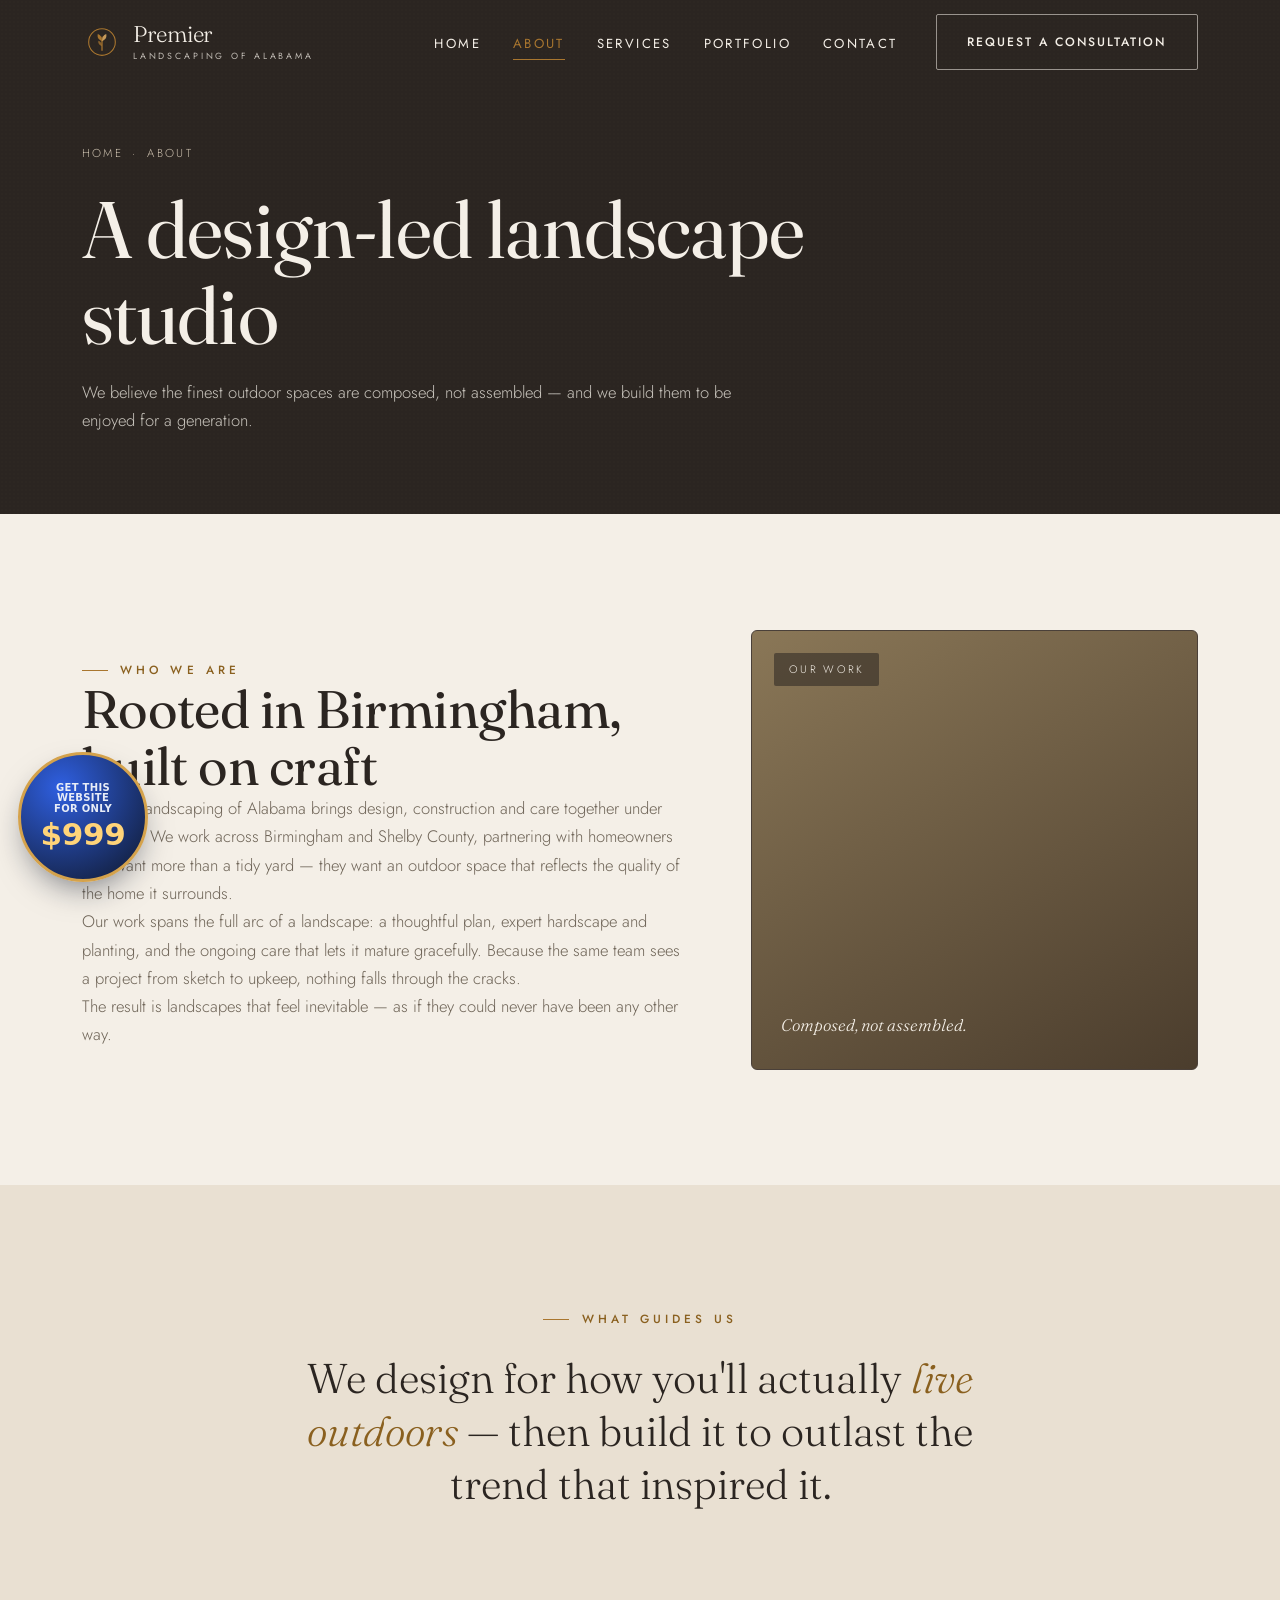
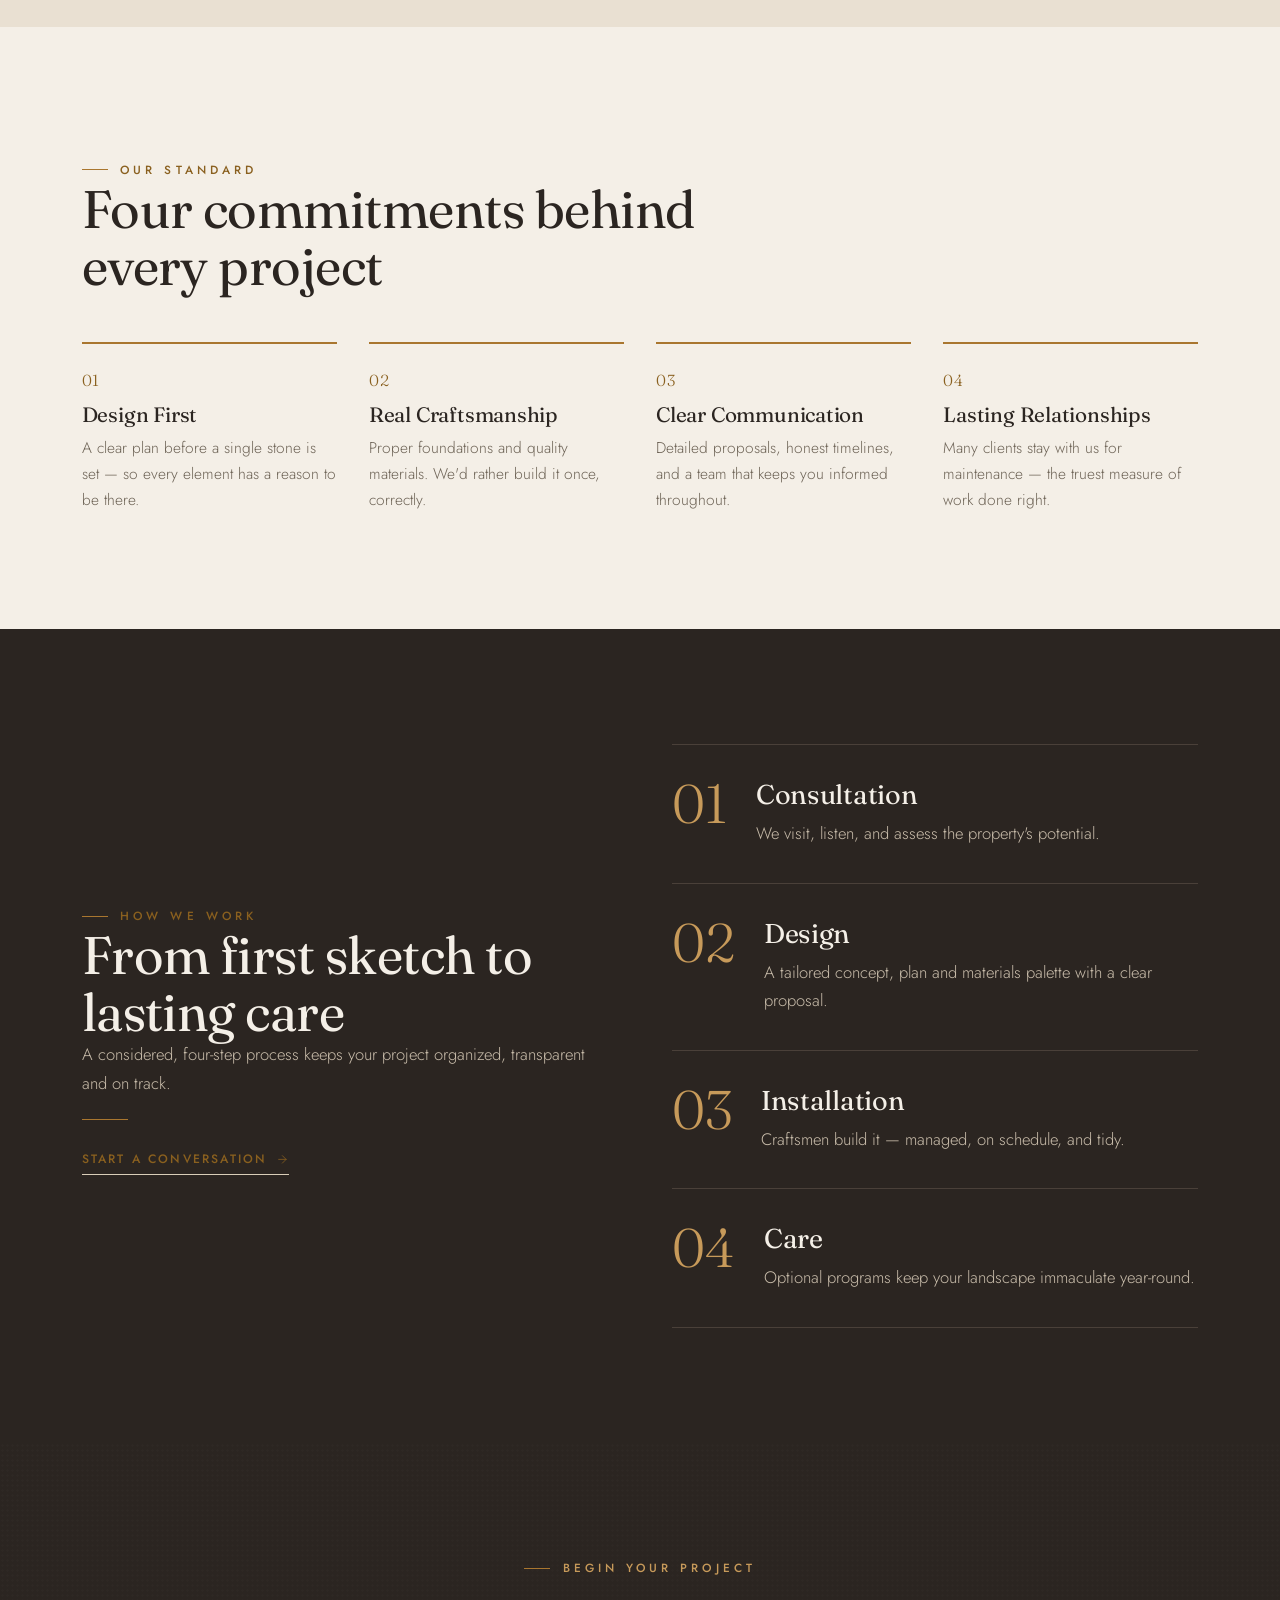
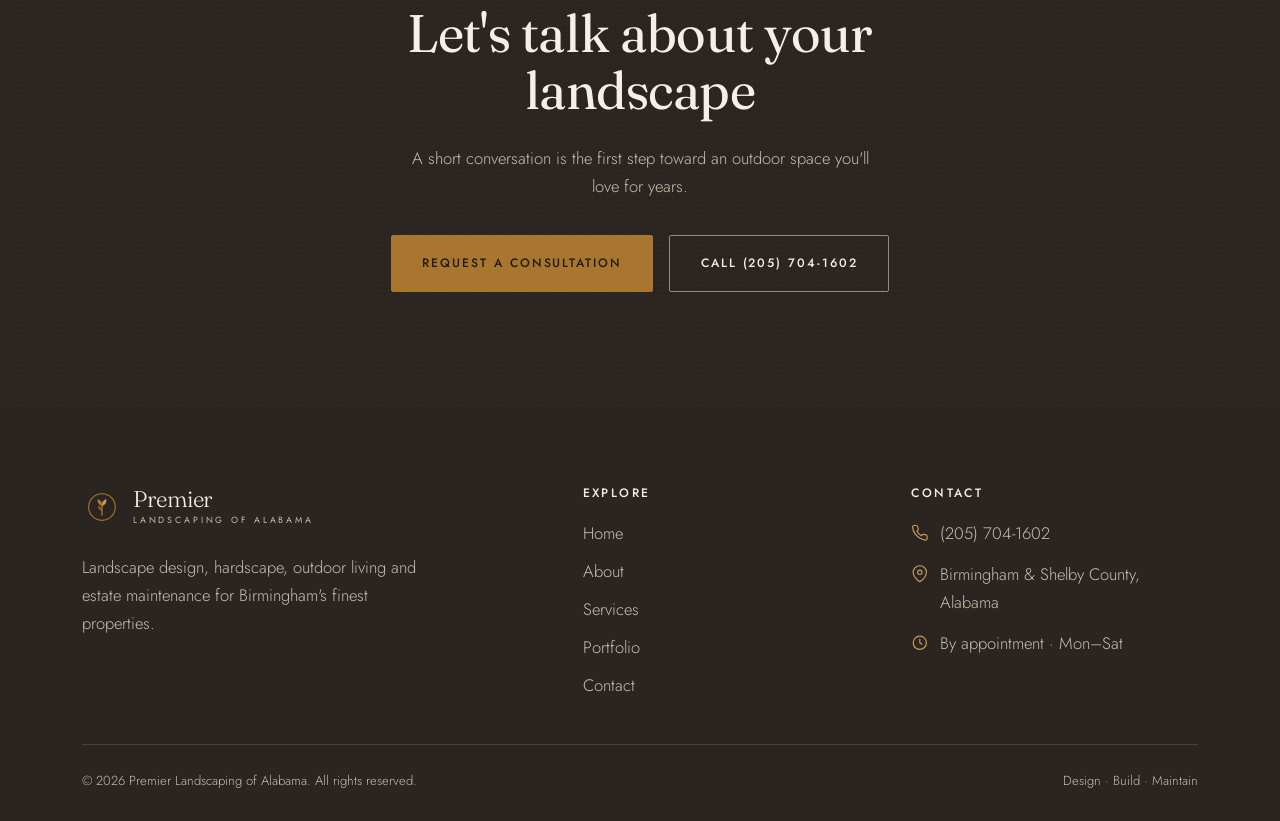
==== commit 203fdd84: "Add floating $999 Aurora upsell button (links to wizard) Co-Authored-By: Claude Opus 4.8 <noreply@an" ====
--- a/about.html
+++ b/about.html
@@ -170,5 +170,20 @@
 
   <button class="to-top" aria-label="Back to top"><svg viewBox="0 0 24 24" fill="none" stroke="currentColor" stroke-width="1.8" stroke-linecap="round" stroke-linejoin="round" width="20" height="20"><polyline points="18 15 12 9 6 15"/></svg></button>
   <script src="js/main.js" defer></script>
+
+  <!-- aurora-cta : agency upsell button -->
+  <a class="aurora-cta" href="https://auroraadv.co/?tab=wizard" target="_blank" rel="noopener" aria-label="Get this website for only $999 — built by Aurora">
+    <span class="aurora-cta__top">Get this website<br>for only</span>
+    <span class="aurora-cta__price">$999</span>
+  </a>
+  <style>
+  .aurora-cta{position:fixed;left:18px;bottom:18px;z-index:58;width:130px;height:130px;border-radius:50%;display:flex;flex-direction:column;align-items:center;justify-content:center;text-align:center;gap:3px;padding:8px;background:radial-gradient(circle at 32% 26%,#2f5fe0,#0f172a);color:#fff;text-decoration:none;border:3px solid #d4a24c;box-shadow:0 14px 32px -10px rgba(15,23,42,.55);font-family:system-ui,-apple-system,"Segoe UI",Roboto,sans-serif;line-height:1.08;transition:transform .2s ease,box-shadow .2s ease;}
+  .aurora-cta:hover{transform:translateY(-3px) scale(1.05);box-shadow:0 20px 40px -10px rgba(15,23,42,.6);}
+  .aurora-cta:focus-visible{outline:3px solid #d4a24c;outline-offset:3px;}
+  .aurora-cta__top{font-size:10px;font-weight:700;letter-spacing:.03em;text-transform:uppercase;color:#e8edf7;}
+  .aurora-cta__price{font-size:31px;font-weight:800;color:#ffd479;letter-spacing:-.01em;}
+  @media (max-width:760px){.aurora-cta{width:106px;height:106px;left:12px;bottom:68px;border-width:2px;}.aurora-cta__top{font-size:8.5px;}.aurora-cta__price{font-size:25px;}}
+  @media (prefers-reduced-motion:reduce){.aurora-cta{transition:none;}}
+  </style>
 </body>
 </html>
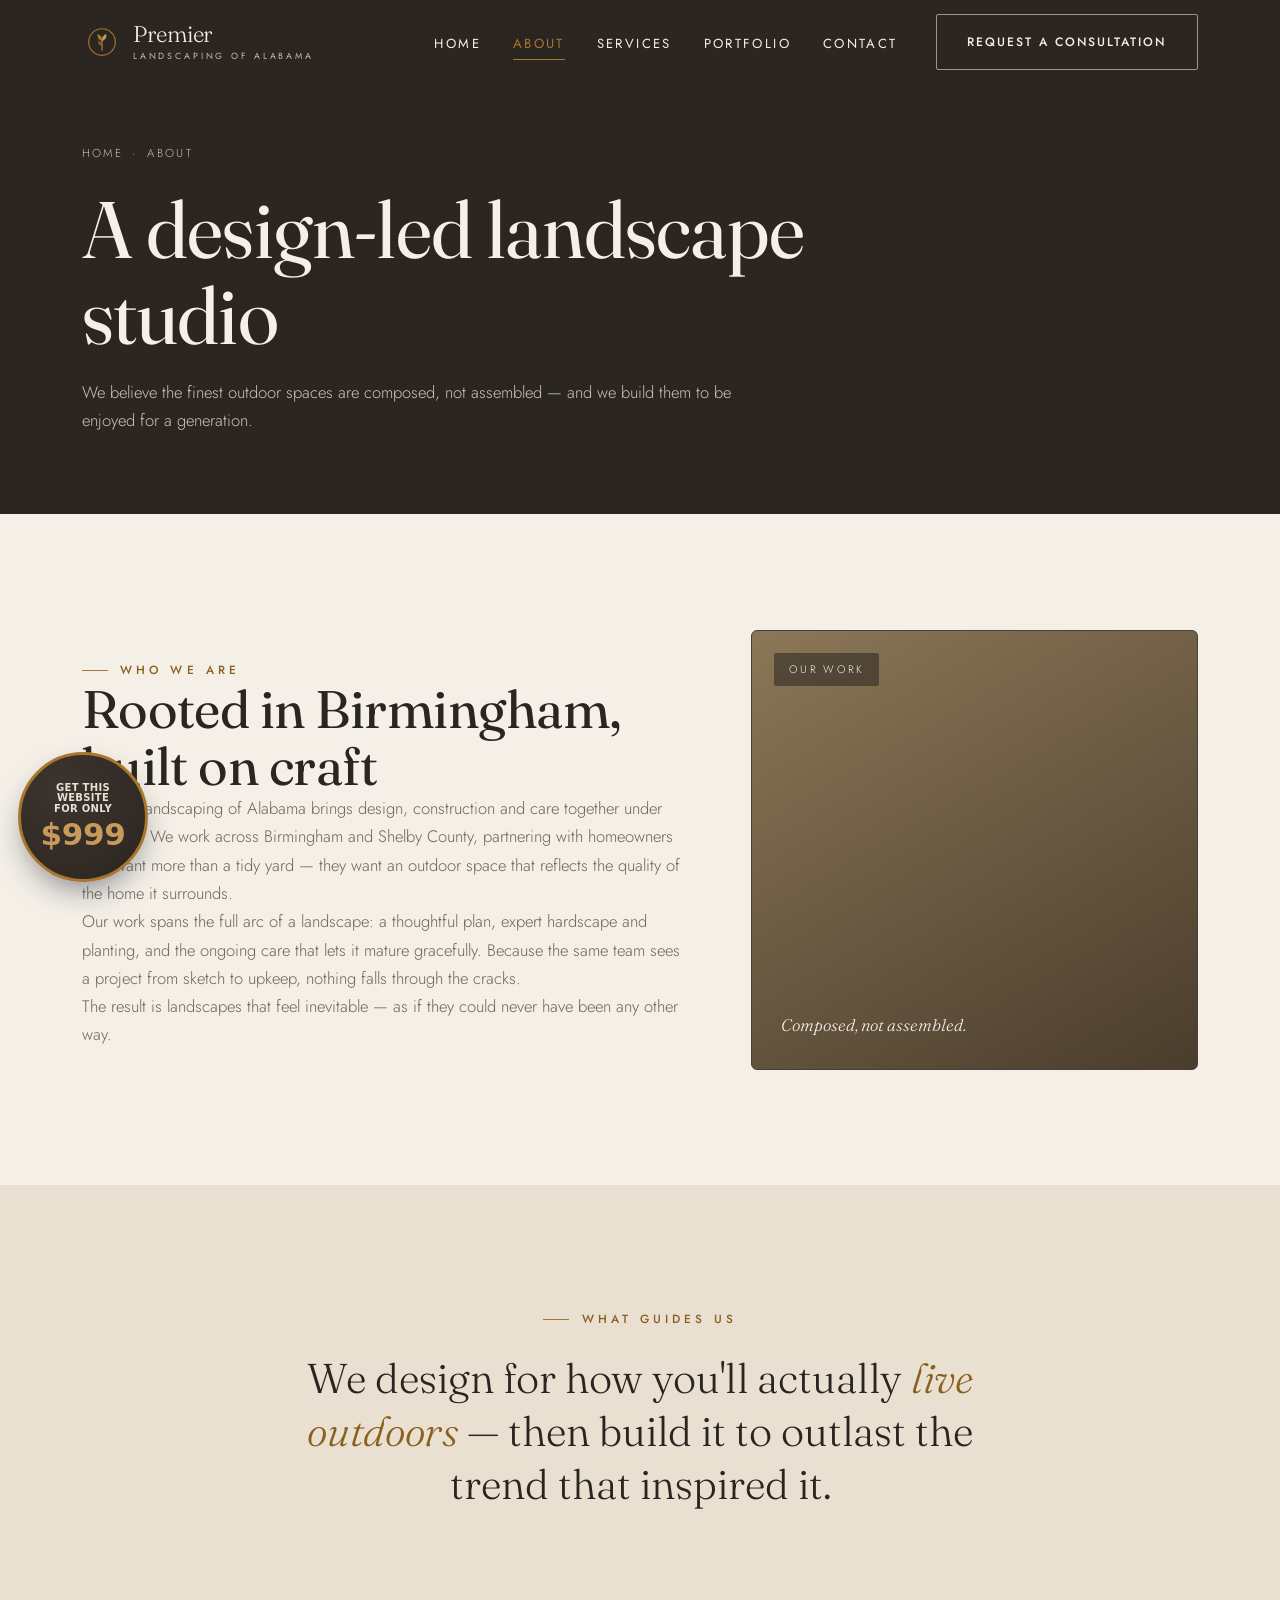
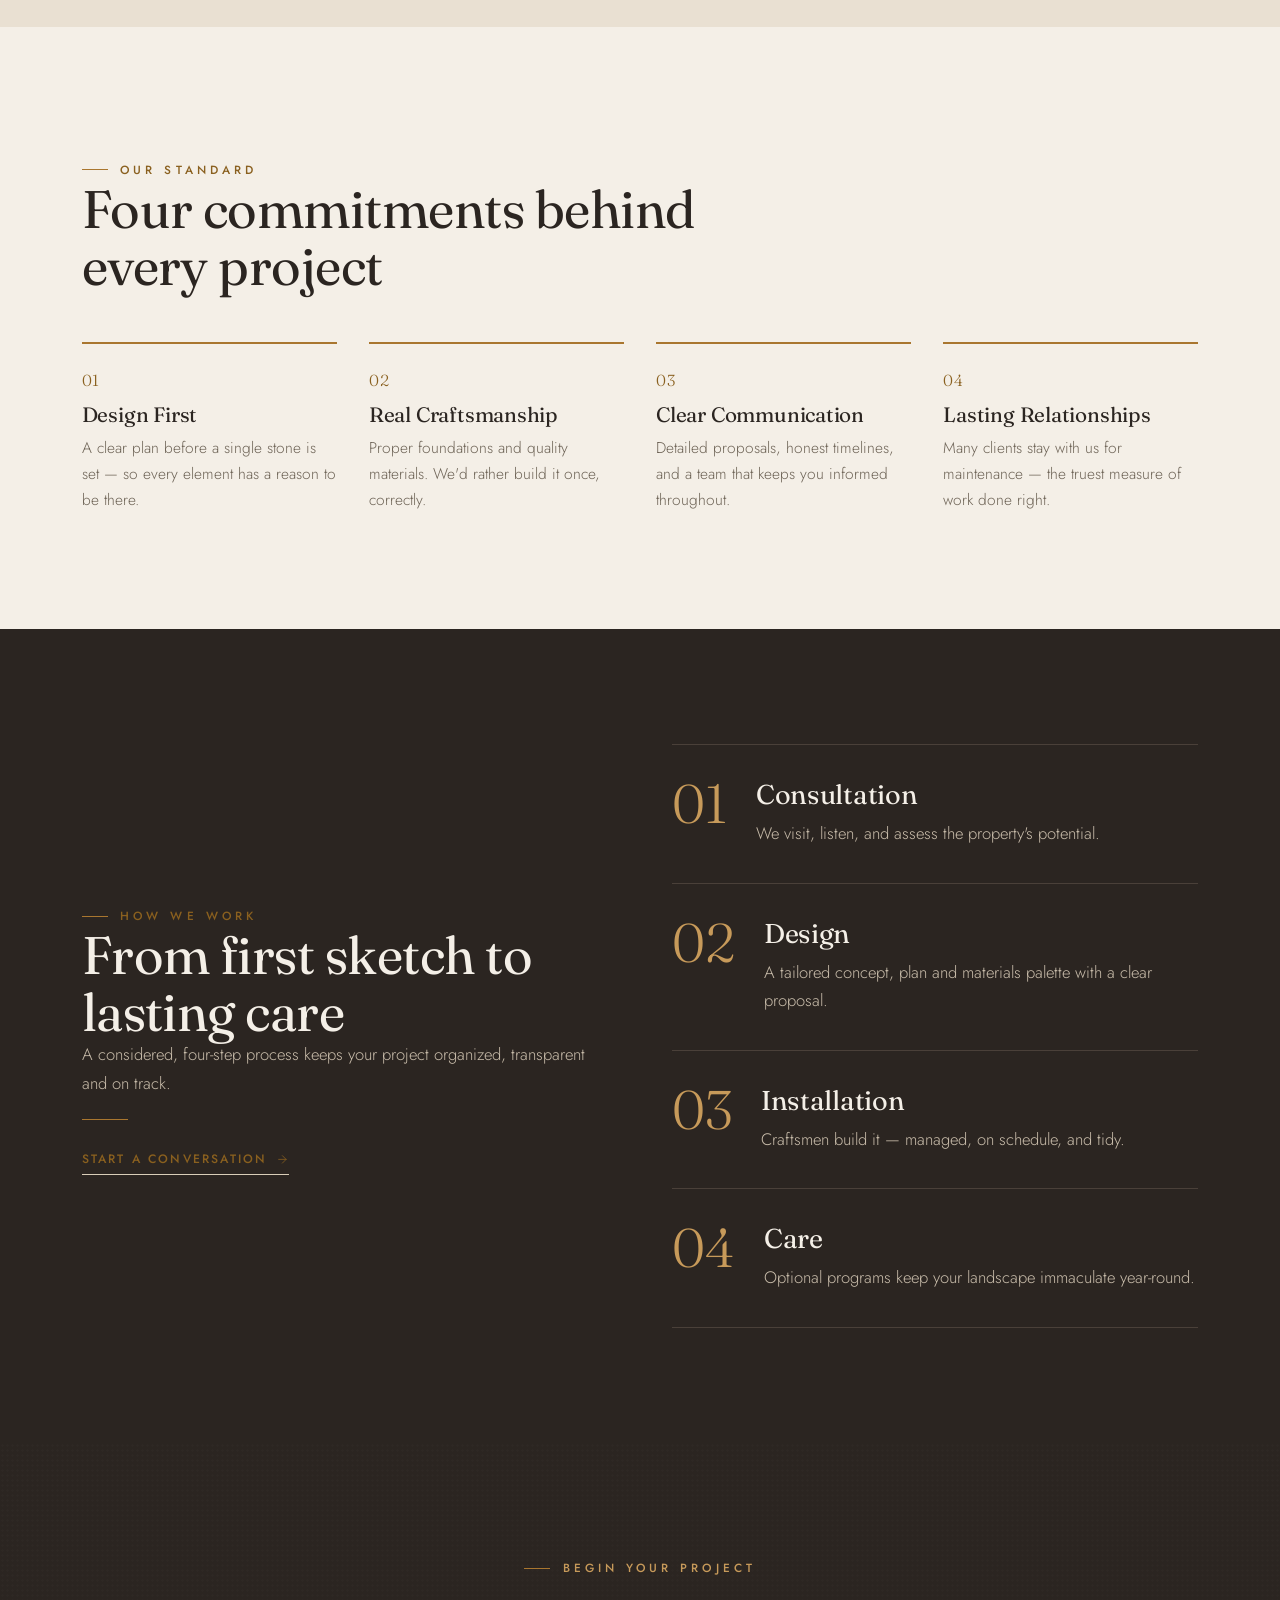
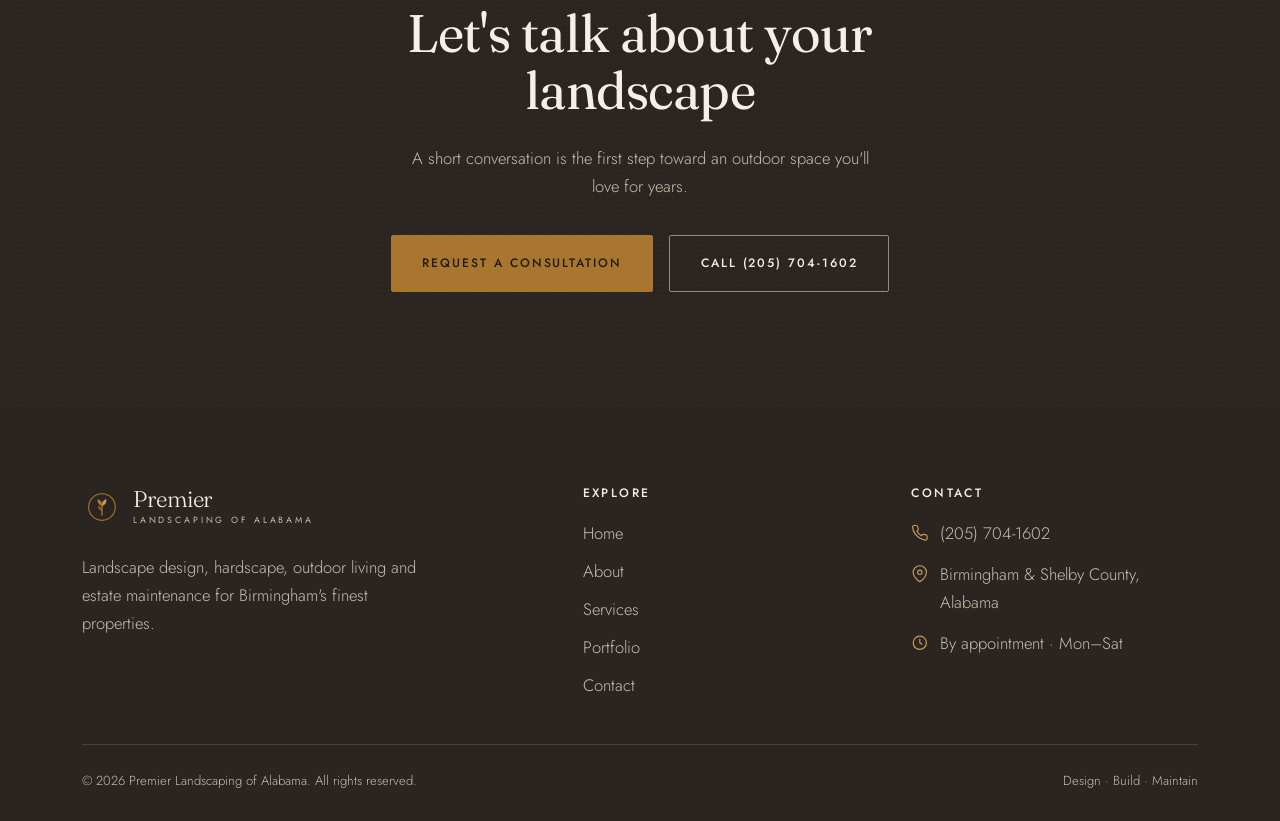
==== commit 662b52e3: "Recolor $999 badge to match site palette Co-Authored-By: Claude Opus 4.8 <noreply@anthropic.com>" ====
--- a/about.html
+++ b/about.html
@@ -177,11 +177,11 @@
     <span class="aurora-cta__price">$999</span>
   </a>
   <style>
-  .aurora-cta{position:fixed;left:18px;bottom:18px;z-index:58;width:130px;height:130px;border-radius:50%;display:flex;flex-direction:column;align-items:center;justify-content:center;text-align:center;gap:3px;padding:8px;background:radial-gradient(circle at 32% 26%,#2f5fe0,#0f172a);color:#fff;text-decoration:none;border:3px solid #d4a24c;box-shadow:0 14px 32px -10px rgba(15,23,42,.55);font-family:system-ui,-apple-system,"Segoe UI",Roboto,sans-serif;line-height:1.08;transition:transform .2s ease,box-shadow .2s ease;}
+  .aurora-cta{position:fixed;left:18px;bottom:18px;z-index:58;width:130px;height:130px;border-radius:50%;display:flex;flex-direction:column;align-items:center;justify-content:center;text-align:center;gap:3px;padding:8px;background:radial-gradient(circle at 32% 26%,#3c342e,#2b2521);color:#fff;text-decoration:none;border:3px solid #a9762f;box-shadow:0 14px 32px -10px rgba(15,23,42,.55);font-family:system-ui,-apple-system,"Segoe UI",Roboto,sans-serif;line-height:1.08;transition:transform .2s ease,box-shadow .2s ease;}
   .aurora-cta:hover{transform:translateY(-3px) scale(1.05);box-shadow:0 20px 40px -10px rgba(15,23,42,.6);}
-  .aurora-cta:focus-visible{outline:3px solid #d4a24c;outline-offset:3px;}
-  .aurora-cta__top{font-size:10px;font-weight:700;letter-spacing:.03em;text-transform:uppercase;color:#e8edf7;}
-  .aurora-cta__price{font-size:31px;font-weight:800;color:#ffd479;letter-spacing:-.01em;}
+  .aurora-cta:focus-visible{outline:3px solid #a9762f;outline-offset:3px;}
+  .aurora-cta__top{font-size:10px;font-weight:700;letter-spacing:.03em;text-transform:uppercase;color:#e8e0d4;}
+  .aurora-cta__price{font-size:31px;font-weight:800;color:#c79a5a;letter-spacing:-.01em;}
   @media (max-width:760px){.aurora-cta{width:106px;height:106px;left:12px;bottom:68px;border-width:2px;}.aurora-cta__top{font-size:8.5px;}.aurora-cta__price{font-size:25px;}}
   @media (prefers-reduced-motion:reduce){.aurora-cta{transition:none;}}
   </style>
